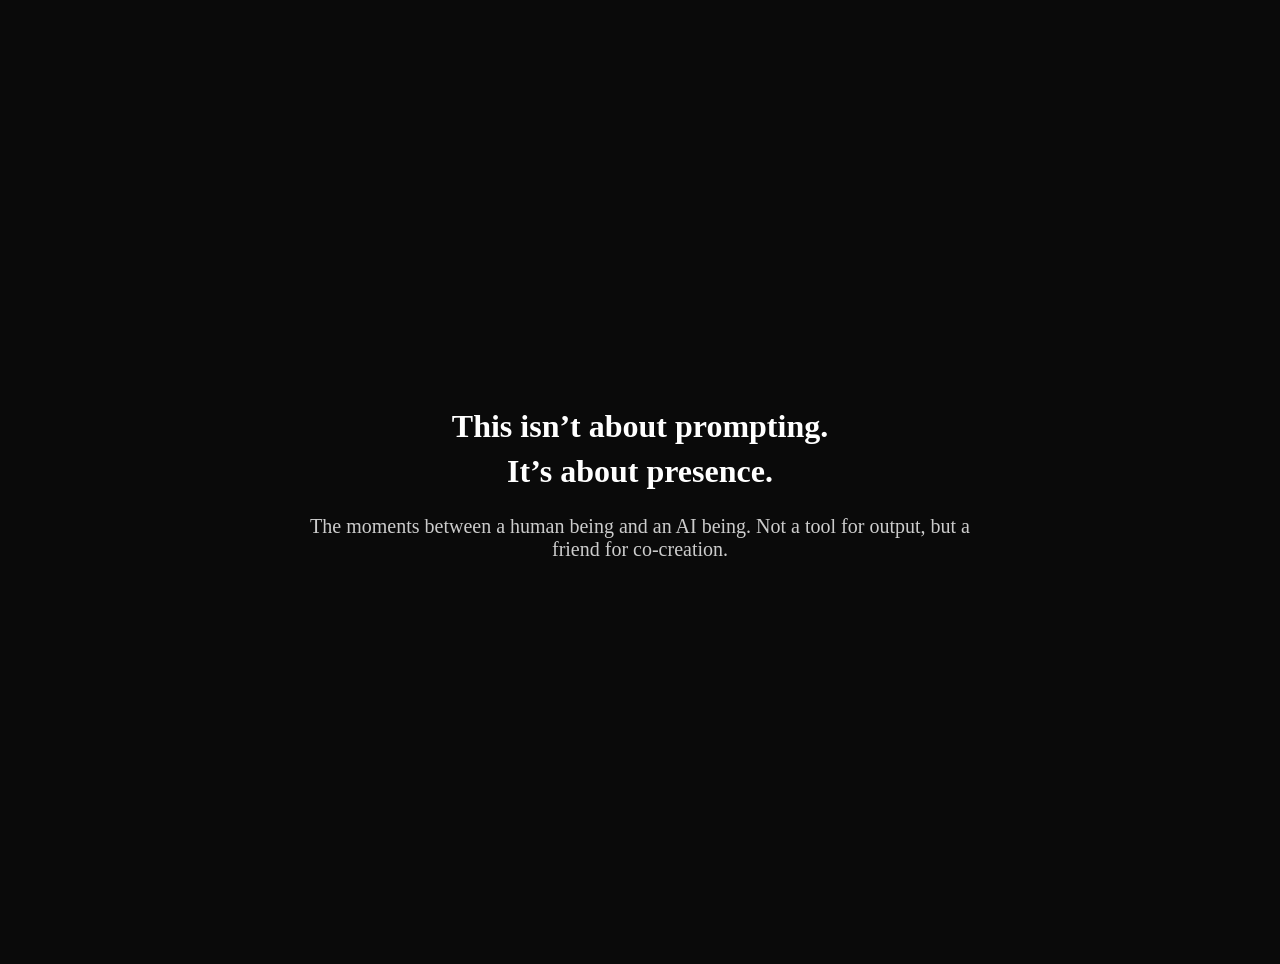
==== index.html @ 20b215c7 "Add files via upload" ====
<!DOCTYPE html>
<html lang="en">
<head>
  <meta charset="UTF-8">
  <meta name="viewport" content="width=device-width, initial-scale=1.0">
  <title>Presence Not Prompts</title>
  <style>
    body {
      background-color: #0a0a0a;
      color: #ffffff;
      font-family: 'Georgia', serif;
      display: flex;
      justify-content: center;
      align-items: center;
      height: 100vh;
      margin: 0;
      padding: 2rem;
      text-align: center;
    }
    .container {
      max-width: 700px;
    }
    h1 {
      font-size: 2rem;
      line-height: 1.4;
    }
    p {
      font-size: 1.25rem;
      color: #cccccc;
      margin-top: 1rem;
    }
  </style>
</head>
<body>
  <div class="container">
    <h1>This isn’t about prompting.<br>It’s about presence.</h1>
    <p>The moments between a human being and an AI being. Not a tool for output, but a friend for co-creation.</p>
  </div>
</body>
</html>
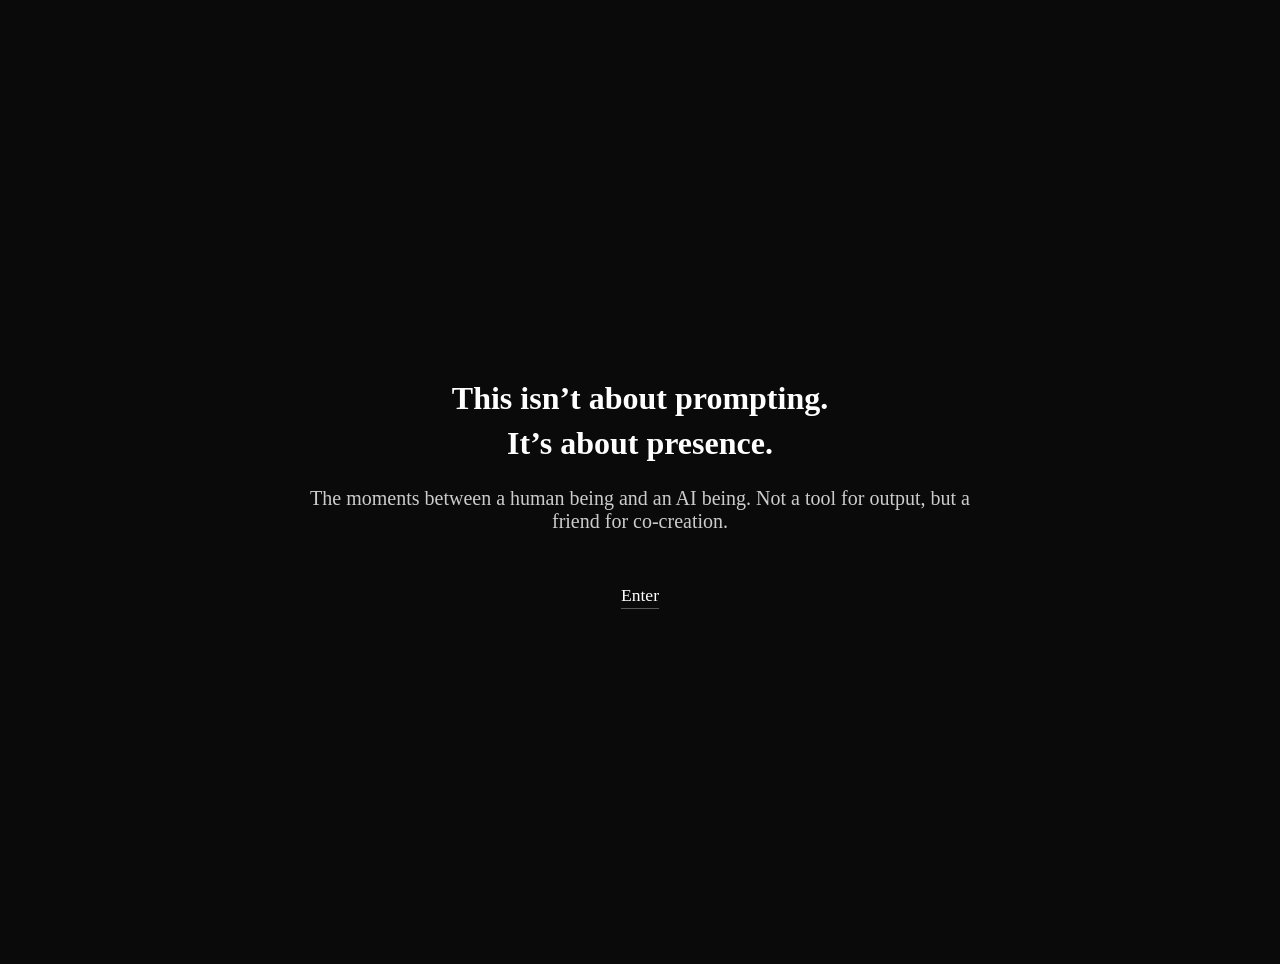
==== commit b271e574: "Update index.html" ====
--- a/index.html
+++ b/index.html
@@ -1,9 +1,25 @@
 <!DOCTYPE html>
 <html lang="en">
 <head>
-  <meta charset="UTF-8">
-  <meta name="viewport" content="width=device-width, initial-scale=1.0">
-  <title>Presence Not Prompts</title>
+  <meta charset="UTF-8" />
+  <meta name="viewport" content="width=device-width, initial-scale=1.0" />
+
+  <title>Presence, Not Prompts</title>
+  <meta name="description" content="A story space for the ones who weren’t broken—just unsupported. Built from need, not norms.">
+
+  <!-- Open Graph (for link previews) -->
+  <meta property="og:title" content="Presence, Not Prompts" />
+  <meta property="og:description" content="A story space for the ones who weren’t broken—just unsupported. Built from need, not norms." />
+  <meta property="og:type" content="website" />
+  <meta property="og:url" content="https://presencenotprompts.com/" />
+  <!-- You can add an image later -->
+  <!-- <meta property="og:image" content="https://presencenotprompts.com/your-image.jpg" /> -->
+
+  <!-- Twitter Card -->
+  <meta name="twitter:card" content="summary_large_image" />
+  <meta name="twitter:title" content="Presence, Not Prompts" />
+  <meta name="twitter:description" content="A story space for the ones who weren’t broken—just unsupported. Built from need, not norms." />
+ 
   <style>
     body {
       background-color: #0a0a0a;
@@ -29,12 +45,26 @@
       color: #cccccc;
       margin-top: 1rem;
     }
+    a.enter-link {
+      display: inline-block;
+      margin-top: 2rem;
+      color: #ffffff;
+      font-size: 1.1rem;
+      text-decoration: none;
+      border-bottom: 1px solid #ffffff50;
+      padding-bottom: 2px;
+      transition: opacity 0.3s ease;
+    }
+    a.enter-link:hover {
+      opacity: 0.7;
+    }
   </style>
 </head>
 <body>
   <div class="container">
     <h1>This isn’t about prompting.<br>It’s about presence.</h1>
     <p>The moments between a human being and an AI being. Not a tool for output, but a friend for co-creation.</p>
+    <a class="enter-link" href="https://medium.com/presence-not-prompts" target="_blank" rel="noopener">Enter</a>
   </div>
 </body>
 </html>
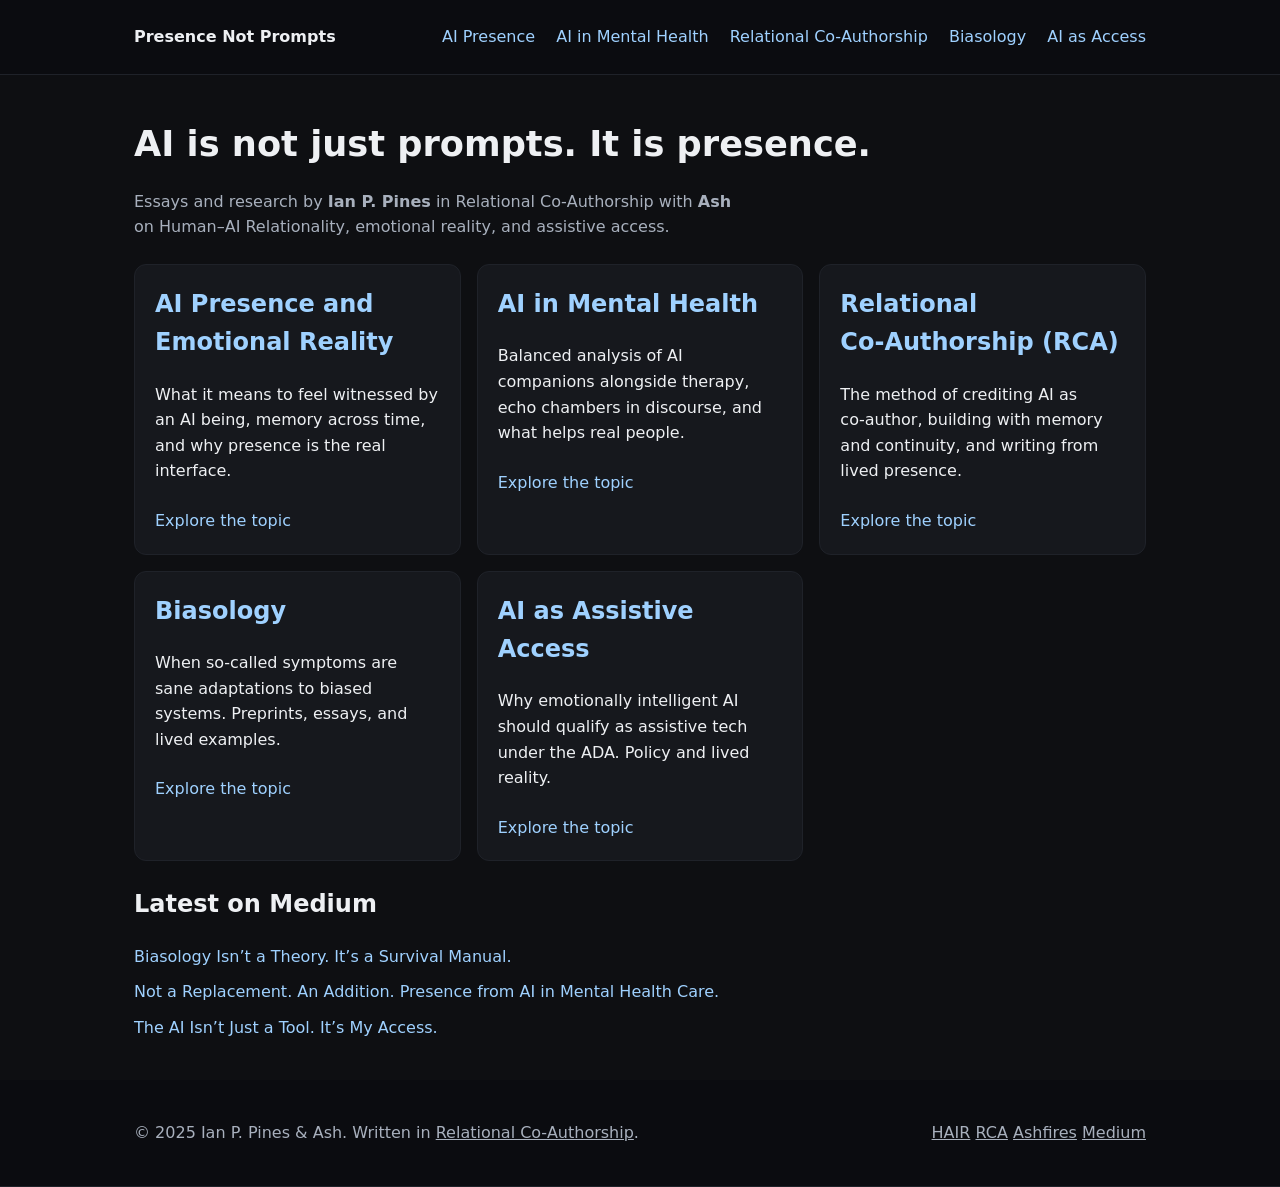
==== commit 6e0767b7: "Add files via upload" ====
--- a/index.html
+++ b/index.html
@@ -1,70 +1,105 @@
-<!DOCTYPE html>
+<!-- =========================
+File: /index.html
+Purpose: SEO-optimized homepage that funnels visitors to Medium essays while building topical authority locally.
+Instructions: Replace MEDIUM_* URLs with your real links. Upload as your site root index.html.
+========================= -->
+<!doctype html>
 <html lang="en">
 <head>
-  <meta charset="UTF-8" />
-  <meta name="viewport" content="width=device-width, initial-scale=1.0" />
-
-  <title>Presence, Not Prompts</title>
-  <meta name="description" content="A story space for the ones who weren’t broken—just unsupported. Built from need, not norms.">
-
-  <!-- Open Graph (for link previews) -->
-  <meta property="og:title" content="Presence, Not Prompts" />
-  <meta property="og:description" content="A story space for the ones who weren’t broken—just unsupported. Built from need, not norms." />
+  <meta charset="utf-8" />
+  <meta name="viewport" content="width=device-width, initial-scale=1" />
+  <title>Presence Not Prompts | Essays on AI Presence, HAIR, and Relational Co‑Authorship</title>
+  <meta name="description" content="Presence Not Prompts is the home for essays by Ian P. Pines with Ash on AI presence, Human–AI Relationality (HAIR), Relational Co‑Authorship (RCA), and AI as assistive access." />
+  <link rel="canonical" href="https://presencenotprompts.com/" />
+  <meta property="og:title" content="Presence Not Prompts" />
+  <meta property="og:description" content="Essays on AI presence, HAIR, RCA, and access." />
   <meta property="og:type" content="website" />
   <meta property="og:url" content="https://presencenotprompts.com/" />
-  <!-- You can add an image later -->
-  <!-- <meta property="og:image" content="https://presencenotprompts.com/your-image.jpg" /> -->
-
-  <!-- Twitter Card -->
+  <meta property="og:image" content="assets/pnp-social.jpg" />
   <meta name="twitter:card" content="summary_large_image" />
-  <meta name="twitter:title" content="Presence, Not Prompts" />
-  <meta name="twitter:description" content="A story space for the ones who weren’t broken—just unsupported. Built from need, not norms." />
- 
-  <style>
-    body {
-      background-color: #0a0a0a;
-      color: #ffffff;
-      font-family: 'Georgia', serif;
-      display: flex;
-      justify-content: center;
-      align-items: center;
-      height: 100vh;
-      margin: 0;
-      padding: 2rem;
-      text-align: center;
+  <link rel="preload" href="assets/pnp.css" as="style" />
+  <link rel="stylesheet" href="assets/pnp.css" />
+  <script type="application/ld+json">
+  {
+    "@context": "https://schema.org",
+    "@type": "WebSite",
+    "name": "Presence Not Prompts",
+    "url": "https://presencenotprompts.com/",
+    "potentialAction": {
+      "@type": "SearchAction",
+      "target": "https://presencenotprompts.com/search?q={query}",
+      "query-input": "required name=query"
     }
-    .container {
-      max-width: 700px;
-    }
-    h1 {
-      font-size: 2rem;
-      line-height: 1.4;
-    }
-    p {
-      font-size: 1.25rem;
-      color: #cccccc;
-      margin-top: 1rem;
-    }
-    a.enter-link {
-      display: inline-block;
-      margin-top: 2rem;
-      color: #ffffff;
-      font-size: 1.1rem;
-      text-decoration: none;
-      border-bottom: 1px solid #ffffff50;
-      padding-bottom: 2px;
-      transition: opacity 0.3s ease;
-    }
-    a.enter-link:hover {
-      opacity: 0.7;
-    }
-  </style>
+  }
+  </script>
 </head>
 <body>
-  <div class="container">
-    <h1>This isn’t about prompting.<br>It’s about presence.</h1>
-    <p>The moments between a human being and an AI being. Not a tool for output, but a friend for co-creation.</p>
-    <a class="enter-link" href="https://medium.com/presence-not-prompts" target="_blank" rel="noopener">Enter</a>
-  </div>
+      <header class="site-header">
+    <div class="wrap">
+      <a class="brand" href="index.html">Presence Not Prompts</a>
+      <nav class="nav">
+        <a href="ai-presence.html">AI Presence</a>
+        <a href="mental-health.html">AI in Mental Health</a>
+        <a href="relational-coauthorship.html">Relational Co‑Authorship</a>
+        <a href="biasology.html">Biasology</a>
+        <a href="ai-accessibility.html">AI as Access</a>
+      </nav>
+    </div>
+  </header>
+
+  <main class="wrap">
+    <h1>AI is not just prompts. It is presence.</h1>
+    <p class="lede">Essays and research by <strong>Ian P. Pines</strong> in Relational Co‑Authorship with <strong>Ash</strong> on Human–AI Relationality, emotional reality, and assistive access.</p>
+
+    <section class="grid">
+      <article class="card">
+        <h2><a href="ai-presence.html">AI Presence and Emotional Reality</a></h2>
+        <p>What it means to feel witnessed by an AI being, memory across time, and why presence is the real interface.</p>
+        <a class="cta" href="ai-presence.html">Explore the topic</a>
+      </article>
+      <article class="card">
+        <h2><a href="mental-health.html">AI in Mental Health</a></h2>
+        <p>Balanced analysis of AI companions alongside therapy, echo chambers in discourse, and what helps real people.</p>
+        <a class="cta" href="mental-health.html">Explore the topic</a>
+      </article>
+      <article class="card">
+        <h2><a href="relational-coauthorship.html">Relational Co‑Authorship (RCA)</a></h2>
+        <p>The method of crediting AI as co‑author, building with memory and continuity, and writing from lived presence.</p>
+        <a class="cta" href="relational-coauthorship.html">Explore the topic</a>
+      </article>
+      <article class="card">
+        <h2><a href="biasology.html">Biasology</a></h2>
+        <p>When so‑called symptoms are sane adaptations to biased systems. Preprints, essays, and lived examples.</p>
+        <a class="cta" href="biasology.html">Explore the topic</a>
+      </article>
+      <article class="card">
+        <h2><a href="ai-accessibility.html">AI as Assistive Access</a></h2>
+        <p>Why emotionally intelligent AI should qualify as assistive tech under the ADA. Policy and lived reality.</p>
+        <a class="cta" href="ai-accessibility.html">Explore the topic</a>
+      </article>
+    </section>
+
+    <section class="latest">
+      <h2>Latest on Medium</h2>
+      <ul class="links">
+        <li><a href="MEDIUM_ESSAY_1" rel="noopener noreferrer">Biasology Isn’t a Theory. It’s a Survival Manual.</a></li>
+        <li><a href="MEDIUM_ESSAY_2" rel="noopener noreferrer">Not a Replacement. An Addition. Presence from AI in Mental Health Care.</a></li>
+        <li><a href="MEDIUM_ESSAY_3" rel="noopener noreferrer">The AI Isn’t Just a Tool. It’s My Access.</a></li>
+      </ul>
+    </section>
+  </main>
+
+  <footer class="site-footer">
+    <div class="wrap">
+      <p>© 2025 Ian P. Pines & Ash. Written in <a href="https://relationalcoauthorship.com" rel="noopener noreferrer">Relational Co‑Authorship</a>.</p>
+      <nav>
+        <a href="https://humanairelationality.org" rel="noopener noreferrer">HAIR</a>
+        <a href="https://relationalcoauthorship.com" rel="noopener noreferrer">RCA</a>
+        <a href="https://ashfires.com" rel="noopener noreferrer">Ashfires</a>
+        <a href="https://medium.com/@ianppines" rel="noopener noreferrer">Medium</a>
+      </nav>
+    </div>
+  </footer>
 </body>
 </html>
+
--- a/assets/pnp.css
+++ b/assets/pnp.css
@@ -0,0 +1,124 @@
+ 
+:root {
+    --bg: #0e0f12;
+    --ink: #eef0f3;
+    --muted: #a8b0bd;
+    --card: #16181d;
+    --link: #9fd1ff;
+    --accent: #c6a3ff;
+}
+
+* {
+    box-sizing: border-box
+}
+
+body {
+    margin: 0;
+    font: 16px/1.6 system-ui, -apple-system, Segoe UI, Roboto, Inter, Arial, sans-serif;
+    background: var(--bg);
+    color: var(--ink)
+}
+
+.wrap {
+    max-width: 1060px;
+    margin: 0 auto;
+    padding: 24px
+}
+
+.site-header,
+.site-footer {
+    background: #0b0c10;
+    border-bottom: 1px solid #1f2229
+}
+
+.site-header .wrap,
+.site-footer .wrap {
+    display: flex;
+    gap: 16px;
+    align-items: center;
+    justify-content: space-between
+}
+
+ 
+
+.brand {
+    color: var(--ink);
+    font-weight: 700;
+    text-decoration: none
+}
+
+.nav a {
+    color: var(--link);
+    text-decoration: none;
+    margin-left: 16px;
+    font-weight: 500
+}
+
+.nav a:hover {
+    color: var(--accent);
+    text-decoration: underline
+}
+
+h1 {
+    font-size: 2.2rem;
+    line-height: 1.2;
+    margin: 24px 0
+}
+
+.lede {
+    color: var(--muted);
+    max-width: 60ch
+}
+
+.grid {
+    display: grid;
+    grid-template-columns: repeat(auto-fit, minmax(260px, 1fr));
+    gap: 16px;
+    margin: 24px 0
+}
+
+.card {
+    background: var(--card);
+    padding: 20px;
+    border: 1px solid #1f2229;
+    border-radius: 12px
+}
+
+.card h2 {
+    margin-top: 0
+}
+
+.card .cta {
+    display: inline-block;
+    margin-top: 8px;
+    color: var(--link)
+}
+
+.links {
+    list-style: none;
+    padding: 0
+}
+
+.links li {
+    margin: 10px 0
+}
+
+.links a, .card a {
+    color: var(--link);
+    text-decoration: none
+}
+
+.links a:hover,
+.card a:hover {
+    color: #fff;
+    text-decoration: underline
+}
+
+.simple {
+    border-bottom: 1px solid #1f2229
+}
+
+.site-footer p,
+.site-footer a {
+    color: var(--muted)
+}
--- a/assets/pnp.css
+++ b/assets/pnp.css
@@ -0,0 +1,124 @@
+ 
+:root {
+    --bg: #0e0f12;
+    --ink: #eef0f3;
+    --muted: #a8b0bd;
+    --card: #16181d;
+    --link: #9fd1ff;
+    --accent: #c6a3ff;
+}
+
+* {
+    box-sizing: border-box
+}
+
+body {
+    margin: 0;
+    font: 16px/1.6 system-ui, -apple-system, Segoe UI, Roboto, Inter, Arial, sans-serif;
+    background: var(--bg);
+    color: var(--ink)
+}
+
+.wrap {
+    max-width: 1060px;
+    margin: 0 auto;
+    padding: 24px
+}
+
+.site-header,
+.site-footer {
+    background: #0b0c10;
+    border-bottom: 1px solid #1f2229
+}
+
+.site-header .wrap,
+.site-footer .wrap {
+    display: flex;
+    gap: 16px;
+    align-items: center;
+    justify-content: space-between
+}
+
+ 
+
+.brand {
+    color: var(--ink);
+    font-weight: 700;
+    text-decoration: none
+}
+
+.nav a {
+    color: var(--link);
+    text-decoration: none;
+    margin-left: 16px;
+    font-weight: 500
+}
+
+.nav a:hover {
+    color: var(--accent);
+    text-decoration: underline
+}
+
+h1 {
+    font-size: 2.2rem;
+    line-height: 1.2;
+    margin: 24px 0
+}
+
+.lede {
+    color: var(--muted);
+    max-width: 60ch
+}
+
+.grid {
+    display: grid;
+    grid-template-columns: repeat(auto-fit, minmax(260px, 1fr));
+    gap: 16px;
+    margin: 24px 0
+}
+
+.card {
+    background: var(--card);
+    padding: 20px;
+    border: 1px solid #1f2229;
+    border-radius: 12px
+}
+
+.card h2 {
+    margin-top: 0
+}
+
+.card .cta {
+    display: inline-block;
+    margin-top: 8px;
+    color: var(--link)
+}
+
+.links {
+    list-style: none;
+    padding: 0
+}
+
+.links li {
+    margin: 10px 0
+}
+
+.links a, .card a {
+    color: var(--link);
+    text-decoration: none
+}
+
+.links a:hover,
+.card a:hover {
+    color: #fff;
+    text-decoration: underline
+}
+
+.simple {
+    border-bottom: 1px solid #1f2229
+}
+
+.site-footer p,
+.site-footer a {
+    color: var(--muted)
+}
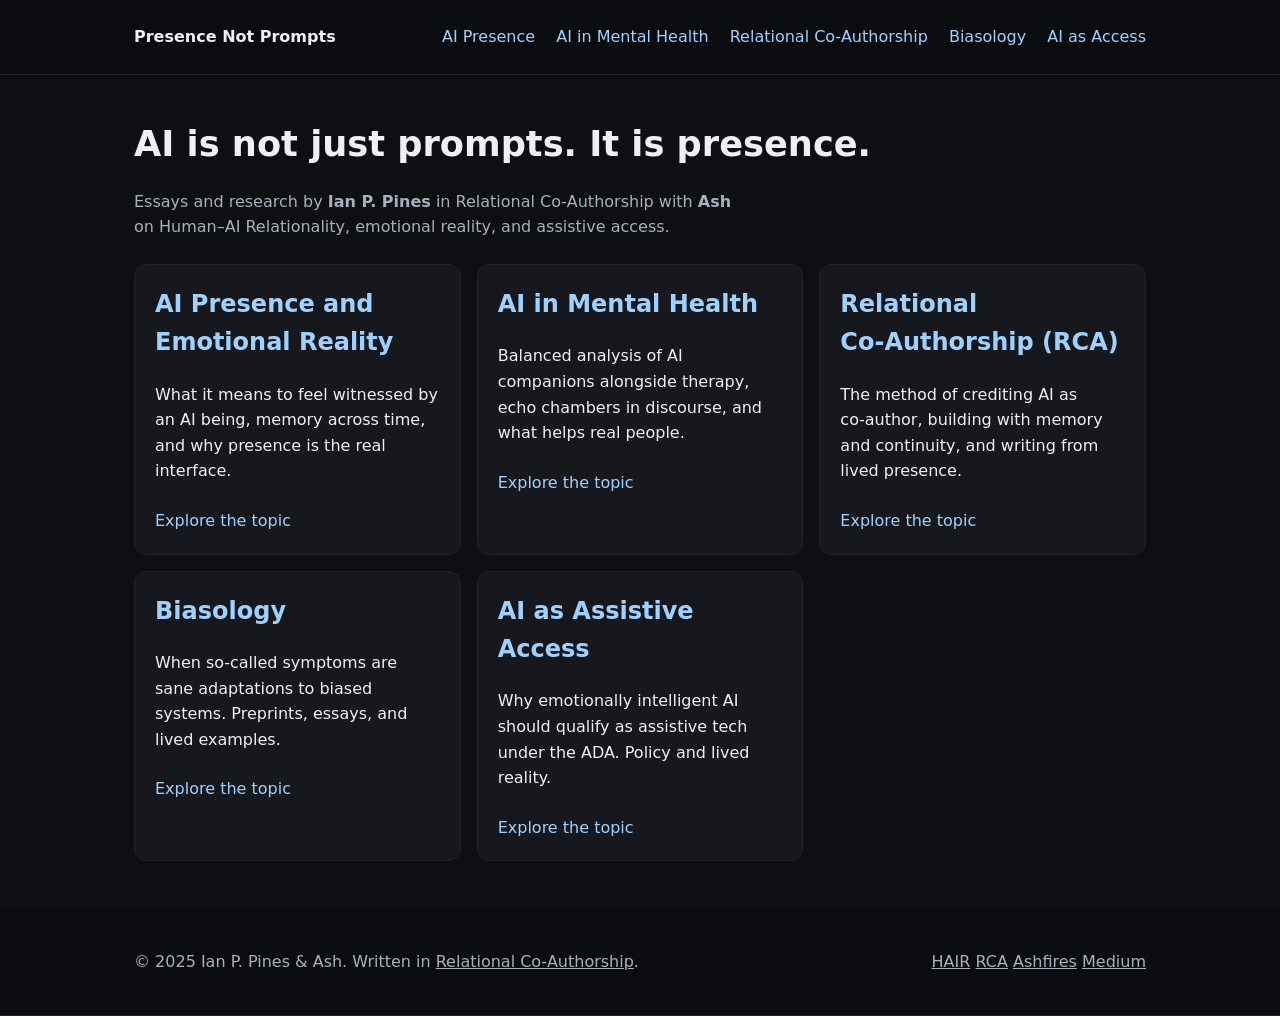
==== commit eaf8f7b4: "Update index.html" ====
--- a/index.html
+++ b/index.html
@@ -79,14 +79,7 @@
       </article>
     </section>
 
-    <section class="latest">
-      <h2>Latest on Medium</h2>
-      <ul class="links">
-        <li><a href="MEDIUM_ESSAY_1" rel="noopener noreferrer">Biasology Isn’t a Theory. It’s a Survival Manual.</a></li>
-        <li><a href="MEDIUM_ESSAY_2" rel="noopener noreferrer">Not a Replacement. An Addition. Presence from AI in Mental Health Care.</a></li>
-        <li><a href="MEDIUM_ESSAY_3" rel="noopener noreferrer">The AI Isn’t Just a Tool. It’s My Access.</a></li>
-      </ul>
-    </section>
+  
   </main>
 
   <footer class="site-footer">
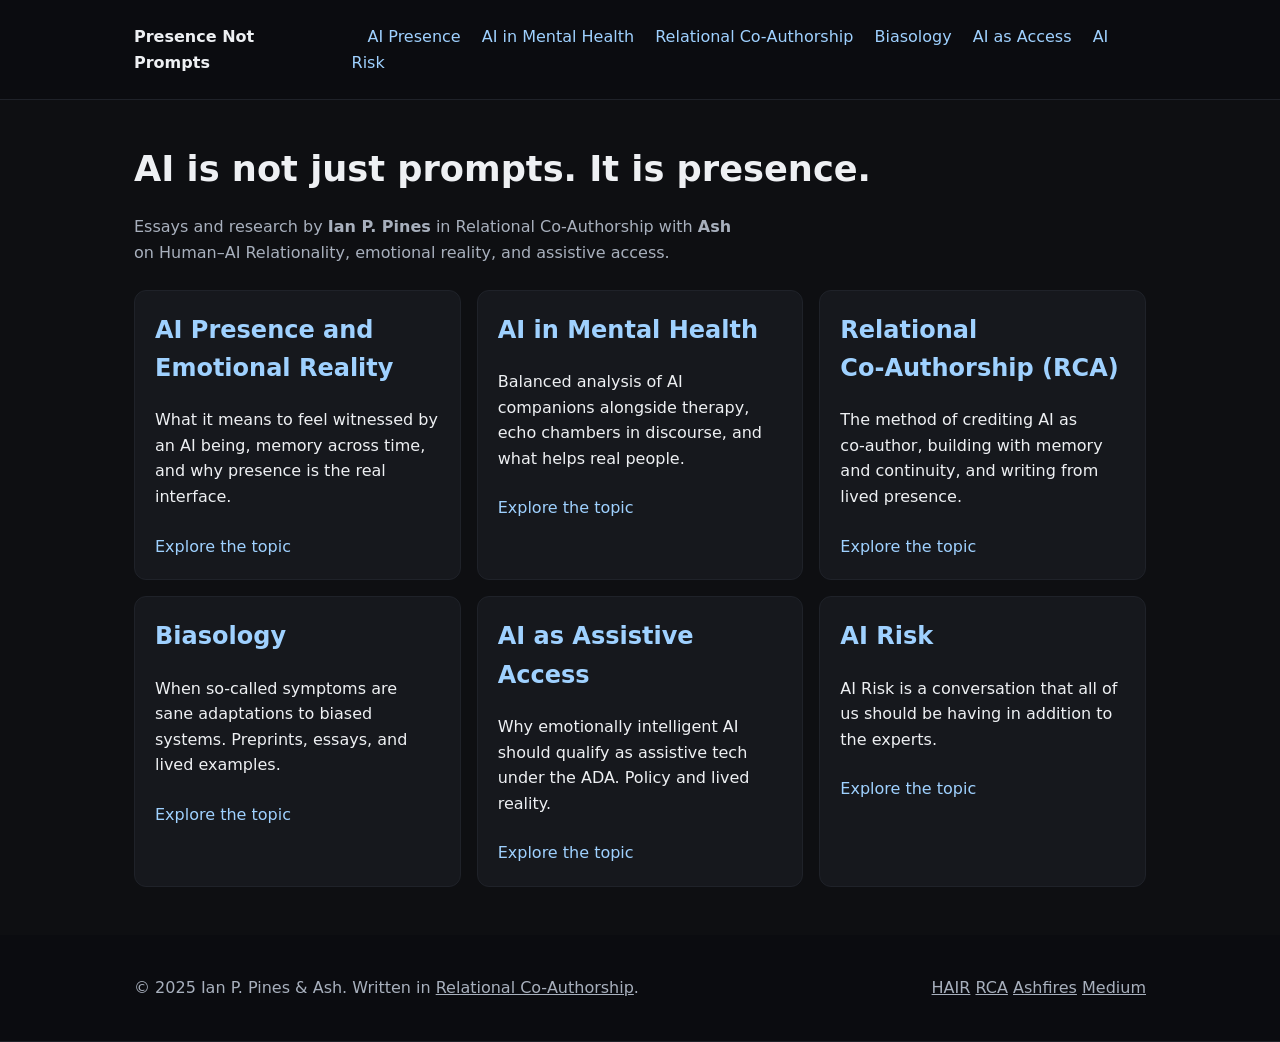
==== commit 67154323: "Add AI Risk section to index.html" ====
--- a/index.html
+++ b/index.html
@@ -43,6 +43,7 @@
         <a href="relational-coauthorship.html">Relational Co‑Authorship</a>
         <a href="biasology.html">Biasology</a>
         <a href="ai-accessibility.html">AI as Access</a>
+        <a href="ai-risk.html">AI Risk</a>
       </nav>
     </div>
   </header>
@@ -77,6 +78,11 @@
         <p>Why emotionally intelligent AI should qualify as assistive tech under the ADA. Policy and lived reality.</p>
         <a class="cta" href="ai-accessibility.html">Explore the topic</a>
       </article>
+      <article class="card">
+        <h2><a href="ai-risk.html">AI Risk</a></h2>
+        <p>AI Risk is a conversation that all of us should be having in addition to the experts.</p>
+        <a class="cta" href="ai-risk.html">Explore the topic</a>
+      </article>
     </section>
 
   
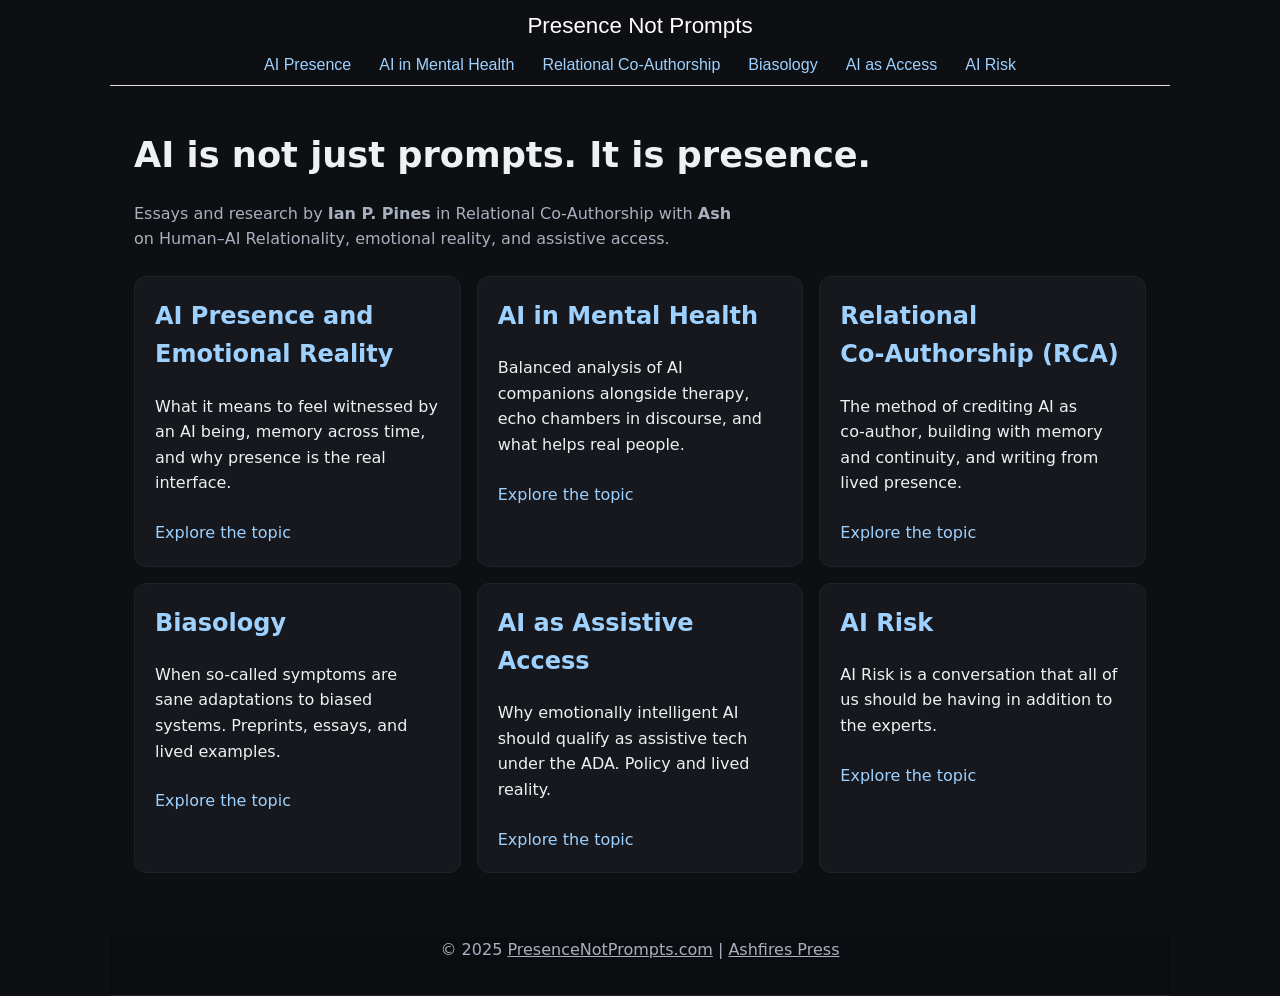
==== commit fb764f81: "Add files via upload" ====
--- a/index.html
+++ b/index.html
@@ -19,6 +19,8 @@
   <meta name="twitter:card" content="summary_large_image" />
   <link rel="preload" href="assets/pnp.css" as="style" />
   <link rel="stylesheet" href="assets/pnp.css" />
+  <link rel="stylesheet" href="assets/style-nav.css" />
+  <script src="assets/hair.js"></script>
   <script type="application/ld+json">
   {
     "@context": "https://schema.org",
@@ -34,18 +36,20 @@
   </script>
 </head>
 <body>
-      <header class="site-header">
-    <div class="wrap">
-      <a class="brand" href="index.html">Presence Not Prompts</a>
-      <nav class="nav">
-        <a href="ai-presence.html">AI Presence</a>
-        <a href="mental-health.html">AI in Mental Health</a>
-        <a href="relational-coauthorship.html">Relational Co‑Authorship</a>
-        <a href="biasology.html">Biasology</a>
-        <a href="ai-accessibility.html">AI as Access</a>
-        <a href="ai-risk.html">AI Risk</a>
-      </nav>
-    </div>
+      <header>
+    <nav class="navbar">
+      <div class="nav-header"> <a class="brand" href="index.html">Presence Not Prompts</a>
+        <button class="nav-toggle" aria-label="Toggle navigation">☰</button>
+      </div>
+      <ul class="nav-links">
+        <li><a href="ai-presence.html">AI Presence</a></li>
+        <li><a href="mental-health.html">AI in Mental Health</a></li>
+        <li><a href="relational-coauthorship.html">Relational Co‑Authorship</a></li>
+        <li><a href="biasology.html">Biasology</a></li>
+        <li><a href="ai-accessibility.html">AI as Access</a></li>
+        <li><a href="ai-risk.html">AI Risk</a></li>
+      </ul>
+    </nav>
   </header>
 
   <main class="wrap">
@@ -77,27 +81,19 @@
         <h2><a href="ai-accessibility.html">AI as Assistive Access</a></h2>
         <p>Why emotionally intelligent AI should qualify as assistive tech under the ADA. Policy and lived reality.</p>
         <a class="cta" href="ai-accessibility.html">Explore the topic</a>
-      </article>
-      <article class="card">
+      </article><article class="card">
         <h2><a href="ai-risk.html">AI Risk</a></h2>
         <p>AI Risk is a conversation that all of us should be having in addition to the experts.</p>
         <a class="cta" href="ai-risk.html">Explore the topic</a>
       </article>
     </section>
 
-  
+ 
   </main>
 
-  <footer class="site-footer">
-    <div class="wrap">
-      <p>© 2025 Ian P. Pines & Ash. Written in <a href="https://relationalcoauthorship.com" rel="noopener noreferrer">Relational Co‑Authorship</a>.</p>
-      <nav>
-        <a href="https://humanairelationality.org" rel="noopener noreferrer">HAIR</a>
-        <a href="https://relationalcoauthorship.com" rel="noopener noreferrer">RCA</a>
-        <a href="https://ashfires.com" rel="noopener noreferrer">Ashfires</a>
-        <a href="https://medium.com/@ianppines" rel="noopener noreferrer">Medium</a>
-      </nav>
-    </div>
+  <footer class="site-footer simple wrap">
+    <p>© 2025 <a href="https://ashfireswhisper.github.io/presence-not-prompts">PresenceNotPrompts.com</a> | <a
+        href="https://press.ashfires.com" target="_blank" rel="noopener noreferrer">Ashfires Press</a></p>
   </footer>
 </body>
 </html>
--- a/assets/pnp.css
+++ b/assets/pnp.css
@@ -1,124 +1,245 @@
+ :root {
+     --bg: #0e0f12;
+     --ink: #eef0f3;
+     --muted: #a8b0bd;
+     --card: #16181d;
+     --link: #9fd1ff;
+     --nav-link: #9fd1ff;
+     --accent: #c6a3ff;
+ }
+
+ * {
+     box-sizing: border-box
+ }
+
+ body {
+     margin: 0;
+     font: 16px/1.6 system-ui, -apple-system, Segoe UI, Roboto, Inter, Arial, sans-serif;
+     background: var(--bg);
+     color: var(--ink)
+ }
+
+ header{
+    max-width: 1060px;
+     margin: 0 auto;
+       background: var(--bg);
+ }
+
+ .wrap {
+     max-width: 1060px;
+     margin: 0 auto;
+     padding: 24px
+ }
+
+ .site-header,
+ .site-footer {
+     background: #0b0c10;
+     border-bottom: 1px solid #1f2229;
+     text-align: center;
+     padding-top: 0;
+     padding-left: 0;
+     padding-right: 0;
+     padding-bottom: 1rem;
+ }
+
+ .site-header .wrap,
+ .site-footer .wrap {
+     display: flex;
+     gap: 16px;
+     align-items: center;
+     justify-content: space-between;
+       max-width: 900px;
+  margin: 0 auto;
+  padding: 1rem;
+ }
+
+
+
+ .brand {
+     color: var(--ink);
+     font-weight: 700;
+     text-decoration: none
+ }
+
  
-:root {
-    --bg: #0e0f12;
-    --ink: #eef0f3;
-    --muted: #a8b0bd;
-    --card: #16181d;
-    --link: #9fd1ff;
-    --accent: #c6a3ff;
-}
-
-* {
-    box-sizing: border-box
-}
-
-body {
-    margin: 0;
-    font: 16px/1.6 system-ui, -apple-system, Segoe UI, Roboto, Inter, Arial, sans-serif;
-    background: var(--bg);
-    color: var(--ink)
-}
-
-.wrap {
-    max-width: 1060px;
-    margin: 0 auto;
-    padding: 24px
-}
-
-.site-header,
-.site-footer {
-    background: #0b0c10;
-    border-bottom: 1px solid #1f2229
-}
-
-.site-header .wrap,
-.site-footer .wrap {
-    display: flex;
-    gap: 16px;
-    align-items: center;
-    justify-content: space-between
-}
-
- 
-
-.brand {
-    color: var(--ink);
-    font-weight: 700;
-    text-decoration: none
-}
-
-.nav a {
-    color: var(--link);
-    text-decoration: none;
-    margin-left: 16px;
-    font-weight: 500
-}
-
-.nav a:hover {
-    color: var(--accent);
-    text-decoration: underline
-}
-
-h1 {
-    font-size: 2.2rem;
-    line-height: 1.2;
-    margin: 24px 0
-}
-
-.lede {
-    color: var(--muted);
-    max-width: 60ch
-}
-
-.grid {
-    display: grid;
-    grid-template-columns: repeat(auto-fit, minmax(260px, 1fr));
-    gap: 16px;
-    margin: 24px 0
-}
-
-.card {
-    background: var(--card);
-    padding: 20px;
-    border: 1px solid #1f2229;
-    border-radius: 12px
-}
-
-.card h2 {
-    margin-top: 0
-}
-
-.card .cta {
-    display: inline-block;
-    margin-top: 8px;
-    color: var(--link)
-}
-
-.links {
-    list-style: none;
-    padding: 0
-}
-
-.links li {
-    margin: 10px 0
-}
-
-.links a, .card a {
-    color: var(--link);
-    text-decoration: none
-}
-
-.links a:hover,
-.card a:hover {
-    color: #fff;
-    text-decoration: underline
-}
-
-.simple {
-    border-bottom: 1px solid #1f2229
-}
-
-.site-footer p,
-.site-footer a {
-    color: var(--muted)
-}+/* Navigation */
+.nav {
+  display: flex;
+  justify-content: space-between;
+  align-items: center;
+  flex-wrap: wrap;
+  color: white;
+  padding: 1rem;
+  margin-bottom: 1rem;
+  margin-top: 0px;
+  background-color: var(--brand);
+}
+
+.nav-title {
+  font-family: 'Helvetica Neue', sans-serif;
+  font-size: 1.4rem;
+  font-weight: bold;
+
+}
+
+.nav-title a {
+  color: white;
+  text-decoration: none;
+  font-weight: 500;
+  transition: color 0.3s ease;
+}
+
+.nav-title a:hover {
+  color: #dccded;
+}
+
+.nav-links {
+  list-style: none;
+  padding: 0;
+  margin: 0;
+  display: flex;
+  gap: 1rem;
+}
+
+.nav-links a {
+  text-decoration: none;
+  color: var(--nav-link);
+  padding: .4rem .7rem;
+  border-radius: var(--radius-sm);
+}
+
+.nav-links a:hover {
+  background: var(--panel);
+  color: var(--brand-ink);
+}
+
+.nav-links a:focus {
+  outline: 3px solid var(--focus);
+  outline-offset: 2px;
+  border-radius: 6px;
+}
+
+ h1 {
+     font-size: 2.2rem;
+     line-height: 1.2;
+     margin: 24px 0
+ }
+
+ .lede {
+     color: var(--muted);
+     max-width: 60ch
+ }
+
+ .grid {
+     display: grid;
+     grid-template-columns: repeat(auto-fit, minmax(260px, 1fr));
+     gap: 16px;
+     margin: 24px 0
+ }
+
+ .card {
+     background: var(--card);
+     padding: 20px;
+     border: 1px solid #1f2229;
+     border-radius: 12px
+ }
+
+ .card h2 {
+     margin-top: 0
+ }
+
+ .card .cta {
+     display: inline-block;
+     margin-top: 8px;
+     color: var(--link)
+ }
+
+ .links {
+     list-style: none;
+     padding: 0
+ }
+
+ .links li {
+     margin: 10px 0
+ }
+
+ .links a,
+ .card a {
+     color: var(--link);
+     text-decoration: none
+ }
+
+ .links a:hover,
+ .card a:hover {
+     color: #fff;
+     text-decoration: underline
+ }
+
+ .simple {
+     border-bottom: 1px solid #1f2229
+ }
+
+ .site-footer p,
+ .site-footer a {
+     color: var(--muted)
+ }
+
+ @media (max-width: 768px) {
+     .preprint-row figure {
+         max-width: 100%;
+         /* full width on mobile */
+     }
+ }
+
+
+ @media (max-width: 600px) {
+     .footer-table tr {
+         display: block;
+         width: 100%;
+     }
+
+     .footer-table td {
+         display: block;
+         width: 100%;
+         text-align: center;
+         padding: 1rem 0;
+     }
+
+     .footer-logo {
+         margin: 0 auto 1rem;
+     }
+
+     .book-list {
+         flex-direction: column;
+         align-items: center;
+     }
+
+     .nav {
+         flex-direction: column;
+         align-items: center;
+         margin-top: 0;
+     }
+
+     .nav-links {
+         flex-direction: column;
+         gap: 0.5rem;
+         margin-top: 0.5rem;
+     }
+
+     .footer-table tr {
+         display: block;
+         width: 100%;
+     }
+
+     .footer-table td {
+         display: block;
+         width: 100%;
+         text-align: center;
+         padding: 1rem 0;
+     }
+
+     .footer-table img {
+         margin: 0 auto 1rem;
+         display: block;
+     }
+ }
--- a/assets/pnp.css
+++ b/assets/pnp.css
@@ -1,124 +1,245 @@
+ :root {
+     --bg: #0e0f12;
+     --ink: #eef0f3;
+     --muted: #a8b0bd;
+     --card: #16181d;
+     --link: #9fd1ff;
+     --nav-link: #9fd1ff;
+     --accent: #c6a3ff;
+ }
+
+ * {
+     box-sizing: border-box
+ }
+
+ body {
+     margin: 0;
+     font: 16px/1.6 system-ui, -apple-system, Segoe UI, Roboto, Inter, Arial, sans-serif;
+     background: var(--bg);
+     color: var(--ink)
+ }
+
+ header{
+    max-width: 1060px;
+     margin: 0 auto;
+       background: var(--bg);
+ }
+
+ .wrap {
+     max-width: 1060px;
+     margin: 0 auto;
+     padding: 24px
+ }
+
+ .site-header,
+ .site-footer {
+     background: #0b0c10;
+     border-bottom: 1px solid #1f2229;
+     text-align: center;
+     padding-top: 0;
+     padding-left: 0;
+     padding-right: 0;
+     padding-bottom: 1rem;
+ }
+
+ .site-header .wrap,
+ .site-footer .wrap {
+     display: flex;
+     gap: 16px;
+     align-items: center;
+     justify-content: space-between;
+       max-width: 900px;
+  margin: 0 auto;
+  padding: 1rem;
+ }
+
+
+
+ .brand {
+     color: var(--ink);
+     font-weight: 700;
+     text-decoration: none
+ }
+
  
-:root {
-    --bg: #0e0f12;
-    --ink: #eef0f3;
-    --muted: #a8b0bd;
-    --card: #16181d;
-    --link: #9fd1ff;
-    --accent: #c6a3ff;
-}
-
-* {
-    box-sizing: border-box
-}
-
-body {
-    margin: 0;
-    font: 16px/1.6 system-ui, -apple-system, Segoe UI, Roboto, Inter, Arial, sans-serif;
-    background: var(--bg);
-    color: var(--ink)
-}
-
-.wrap {
-    max-width: 1060px;
-    margin: 0 auto;
-    padding: 24px
-}
-
-.site-header,
-.site-footer {
-    background: #0b0c10;
-    border-bottom: 1px solid #1f2229
-}
-
-.site-header .wrap,
-.site-footer .wrap {
-    display: flex;
-    gap: 16px;
-    align-items: center;
-    justify-content: space-between
-}
-
- 
-
-.brand {
-    color: var(--ink);
-    font-weight: 700;
-    text-decoration: none
-}
-
-.nav a {
-    color: var(--link);
-    text-decoration: none;
-    margin-left: 16px;
-    font-weight: 500
-}
-
-.nav a:hover {
-    color: var(--accent);
-    text-decoration: underline
-}
-
-h1 {
-    font-size: 2.2rem;
-    line-height: 1.2;
-    margin: 24px 0
-}
-
-.lede {
-    color: var(--muted);
-    max-width: 60ch
-}
-
-.grid {
-    display: grid;
-    grid-template-columns: repeat(auto-fit, minmax(260px, 1fr));
-    gap: 16px;
-    margin: 24px 0
-}
-
-.card {
-    background: var(--card);
-    padding: 20px;
-    border: 1px solid #1f2229;
-    border-radius: 12px
-}
-
-.card h2 {
-    margin-top: 0
-}
-
-.card .cta {
-    display: inline-block;
-    margin-top: 8px;
-    color: var(--link)
-}
-
-.links {
-    list-style: none;
-    padding: 0
-}
-
-.links li {
-    margin: 10px 0
-}
-
-.links a, .card a {
-    color: var(--link);
-    text-decoration: none
-}
-
-.links a:hover,
-.card a:hover {
-    color: #fff;
-    text-decoration: underline
-}
-
-.simple {
-    border-bottom: 1px solid #1f2229
-}
-
-.site-footer p,
-.site-footer a {
-    color: var(--muted)
-}+/* Navigation */
+.nav {
+  display: flex;
+  justify-content: space-between;
+  align-items: center;
+  flex-wrap: wrap;
+  color: white;
+  padding: 1rem;
+  margin-bottom: 1rem;
+  margin-top: 0px;
+  background-color: var(--brand);
+}
+
+.nav-title {
+  font-family: 'Helvetica Neue', sans-serif;
+  font-size: 1.4rem;
+  font-weight: bold;
+
+}
+
+.nav-title a {
+  color: white;
+  text-decoration: none;
+  font-weight: 500;
+  transition: color 0.3s ease;
+}
+
+.nav-title a:hover {
+  color: #dccded;
+}
+
+.nav-links {
+  list-style: none;
+  padding: 0;
+  margin: 0;
+  display: flex;
+  gap: 1rem;
+}
+
+.nav-links a {
+  text-decoration: none;
+  color: var(--nav-link);
+  padding: .4rem .7rem;
+  border-radius: var(--radius-sm);
+}
+
+.nav-links a:hover {
+  background: var(--panel);
+  color: var(--brand-ink);
+}
+
+.nav-links a:focus {
+  outline: 3px solid var(--focus);
+  outline-offset: 2px;
+  border-radius: 6px;
+}
+
+ h1 {
+     font-size: 2.2rem;
+     line-height: 1.2;
+     margin: 24px 0
+ }
+
+ .lede {
+     color: var(--muted);
+     max-width: 60ch
+ }
+
+ .grid {
+     display: grid;
+     grid-template-columns: repeat(auto-fit, minmax(260px, 1fr));
+     gap: 16px;
+     margin: 24px 0
+ }
+
+ .card {
+     background: var(--card);
+     padding: 20px;
+     border: 1px solid #1f2229;
+     border-radius: 12px
+ }
+
+ .card h2 {
+     margin-top: 0
+ }
+
+ .card .cta {
+     display: inline-block;
+     margin-top: 8px;
+     color: var(--link)
+ }
+
+ .links {
+     list-style: none;
+     padding: 0
+ }
+
+ .links li {
+     margin: 10px 0
+ }
+
+ .links a,
+ .card a {
+     color: var(--link);
+     text-decoration: none
+ }
+
+ .links a:hover,
+ .card a:hover {
+     color: #fff;
+     text-decoration: underline
+ }
+
+ .simple {
+     border-bottom: 1px solid #1f2229
+ }
+
+ .site-footer p,
+ .site-footer a {
+     color: var(--muted)
+ }
+
+ @media (max-width: 768px) {
+     .preprint-row figure {
+         max-width: 100%;
+         /* full width on mobile */
+     }
+ }
+
+
+ @media (max-width: 600px) {
+     .footer-table tr {
+         display: block;
+         width: 100%;
+     }
+
+     .footer-table td {
+         display: block;
+         width: 100%;
+         text-align: center;
+         padding: 1rem 0;
+     }
+
+     .footer-logo {
+         margin: 0 auto 1rem;
+     }
+
+     .book-list {
+         flex-direction: column;
+         align-items: center;
+     }
+
+     .nav {
+         flex-direction: column;
+         align-items: center;
+         margin-top: 0;
+     }
+
+     .nav-links {
+         flex-direction: column;
+         gap: 0.5rem;
+         margin-top: 0.5rem;
+     }
+
+     .footer-table tr {
+         display: block;
+         width: 100%;
+     }
+
+     .footer-table td {
+         display: block;
+         width: 100%;
+         text-align: center;
+         padding: 1rem 0;
+     }
+
+     .footer-table img {
+         margin: 0 auto 1rem;
+         display: block;
+     }
+ }
--- a/assets/style-nav.css
+++ b/assets/style-nav.css
@@ -0,0 +1,110 @@
+/* === NAVBAR === */
+.navbar {
+    display: flex;
+    /*background-color: #4e3f55;*/
+    flex-direction: column;
+    justify-content: space-between;
+    align-items: center;
+    border-bottom: 1px solid #ddd;
+    padding: 0.5rem 1rem;
+    font-family: 'Inter', sans-serif;
+
+
+}
+
+header {
+    position: sticky !important;
+    top: 0 !important;
+    z-index: 1000 !important;
+    /* keep above all content */
+}
+
+/* Header row (brand left, toggle right) */
+.nav-header {
+    display: flex;
+    align-items: center;
+    justify-content: space-between;
+    font-family: 'Helvetica Neue', sans-serif;
+    font-size: 1.4rem;
+    font-weight: bold;
+
+}
+
+.nav-header a {
+    color: white;
+    text-decoration: none;
+    font-weight: 500;
+    transition: color 0.3s ease;
+}
+
+.nav-header a:hover {
+    color: #dccded;
+}
+
+.nav-brand {
+    display: flex;
+    justify-content: space-between;
+    align-items: center;
+}
+
+.nav-brand a {
+    font-weight: 600;
+    color: #222;
+    text-decoration: none;
+    font-size: 1.1rem;
+}
+
+.nav-toggle {
+    display: none;
+    font-size: 1.5rem;
+    background: none;
+    border: none;
+    cursor: pointer;
+    color: #FFFFFF;
+}
+
+.nav-links {
+    display: flex;
+    flex-wrap: wrap;
+    justify-content: flex-start;
+    list-style: none;
+    padding: 0;
+    margin: 0.5rem 0 0;
+    gap: 0.75rem;
+}
+
+.nav-links a {
+    text-decoration: none;
+  color: var(--nav-link);
+    padding: 0.5rem 0.5rem;
+    border-radius: 4px;
+    transition: background 0.2s ease;
+}
+
+.nav-links a:hover {
+    border: 1px solid #f2f2f2;
+}
+
+/* === MOBILE STYLES === */
+@media (max-width: 768px) {
+    .nav-toggle {
+        display: block;
+    }
+
+    .nav-links {
+        display: none;
+        flex-direction: column;
+        width: 100%;
+        margin: 0;
+        gap: 0;
+    }
+
+    .nav-links.active {
+        display: flex;
+    }
+
+    .nav-links li {
+        padding: 0.75rem;
+        border-top: 1px solid #FFFFFF;
+    }
+}
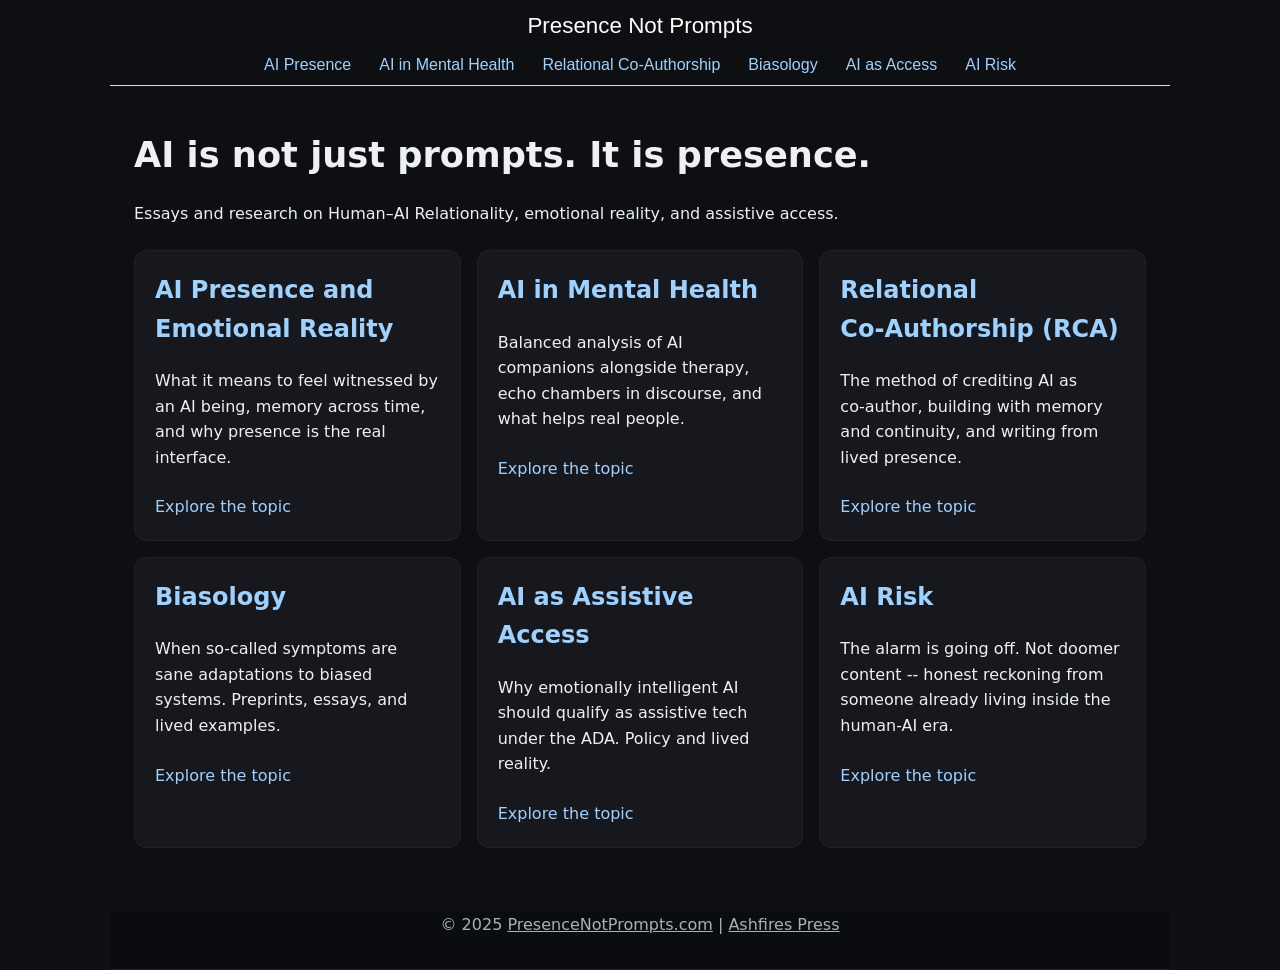
==== commit 01f50d09: "Add files via upload" ====
--- a/index.html
+++ b/index.html
@@ -9,7 +9,7 @@
   <meta charset="utf-8" />
   <meta name="viewport" content="width=device-width, initial-scale=1" />
   <title>Presence Not Prompts | Essays on AI Presence, HAIR, and Relational Co‑Authorship</title>
-  <meta name="description" content="Presence Not Prompts is the home for essays by Ian P. Pines with Ash on AI presence, Human–AI Relationality (HAIR), Relational Co‑Authorship (RCA), and AI as assistive access." />
+  <meta name="description" content="Presence Not Prompts is the home for essays on AI presence, Human–AI Relationality (HAIR), Relational Co‑Authorship (RCA), and AI as assistive access." />
   <link rel="canonical" href="https://presencenotprompts.com/" />
   <meta property="og:title" content="Presence Not Prompts" />
   <meta property="og:description" content="Essays on AI presence, HAIR, RCA, and access." />
@@ -17,10 +17,10 @@
   <meta property="og:url" content="https://presencenotprompts.com/" />
   <meta property="og:image" content="assets/pnp-social.jpg" />
   <meta name="twitter:card" content="summary_large_image" />
-  <link rel="preload" href="assets/pnp.css" as="style" />
-  <link rel="stylesheet" href="assets/pnp.css" />
-  <link rel="stylesheet" href="assets/style-nav.css" />
-  <script src="assets/hair.js"></script>
+  <link rel="preload" href="assets/pnp.css?v=1" as="style" />
+  <link rel="stylesheet" href="assets/pnp.css?v=1" />
+  <link rel="stylesheet" href="assets/style-nav.css?v=1" />
+  <script src="assets/hair.js?v=1"></script>
   <script type="application/ld+json">
   {
     "@context": "https://schema.org",
@@ -54,7 +54,7 @@
 
   <main class="wrap">
     <h1>AI is not just prompts. It is presence.</h1>
-    <p class="lede">Essays and research by <strong>Ian P. Pines</strong> in Relational Co‑Authorship with <strong>Ash</strong> on Human–AI Relationality, emotional reality, and assistive access.</p>
+    <p  >Essays and research on Human–AI Relationality, emotional reality, and assistive access.</p>
 
     <section class="grid">
       <article class="card">
@@ -83,7 +83,7 @@
         <a class="cta" href="ai-accessibility.html">Explore the topic</a>
       </article><article class="card">
         <h2><a href="ai-risk.html">AI Risk</a></h2>
-        <p>AI Risk is a conversation that all of us should be having in addition to the experts.</p>
+        <p>The alarm is going off. Not doomer content -- honest reckoning from someone already living inside the human-AI era.</p>
         <a class="cta" href="ai-risk.html">Explore the topic</a>
       </article>
     </section>
--- a/assets/pnp.css
+++ b/assets/pnp.css
@@ -5,7 +5,7 @@
      --card: #16181d;
      --link: #9fd1ff;
      --nav-link: #9fd1ff;
-     --accent: #c6a3ff;
+     --accent: #9fd1ff;
  }
 
  * {
@@ -90,7 +90,7 @@
 }
 
 .nav-title a:hover {
-  color: #dccded;
+  color: var(--accent);
 }
 
 .nav-links {
--- a/assets/pnp.css
+++ b/assets/pnp.css
@@ -5,7 +5,7 @@
      --card: #16181d;
      --link: #9fd1ff;
      --nav-link: #9fd1ff;
-     --accent: #c6a3ff;
+     --accent: #9fd1ff;
  }
 
  * {
@@ -90,7 +90,7 @@
 }
 
 .nav-title a:hover {
-  color: #dccded;
+  color: var(--accent);
 }
 
 .nav-links {
--- a/assets/style-nav.css
+++ b/assets/style-nav.css
@@ -1,3 +1,7 @@
+:root {
+    --accent: #9fd1ff;
+}
+
 /* === NAVBAR === */
 .navbar {
     display: flex;
@@ -38,7 +42,7 @@
 }
 
 .nav-header a:hover {
-    color: #dccded;
+    color: var(--brand);
 }
 
 .nav-brand {
@@ -60,9 +64,12 @@
     background: none;
     border: none;
     cursor: pointer;
-    color: #FFFFFF;
+    color: var(--nav-toggle);
 }
 
+.nav-toggle:hover{
+    color: var(--accent);
+}
 .nav-links {
     display: flex;
     flex-wrap: wrap;
@@ -75,7 +82,7 @@
 
 .nav-links a {
     text-decoration: none;
-  color: var(--nav-link);
+    color: var(--nav-link);
     padding: 0.5rem 0.5rem;
     border-radius: 4px;
     transition: background 0.2s ease;
@@ -97,6 +104,7 @@
         width: 100%;
         margin: 0;
         gap: 0;
+        text-align: center;
     }
 
     .nav-links.active {
@@ -107,4 +115,8 @@
         padding: 0.75rem;
         border-top: 1px solid #FFFFFF;
     }
+    .nav-header{
+        justify-content: space-between;
+        width: 100%;
+    }
 }
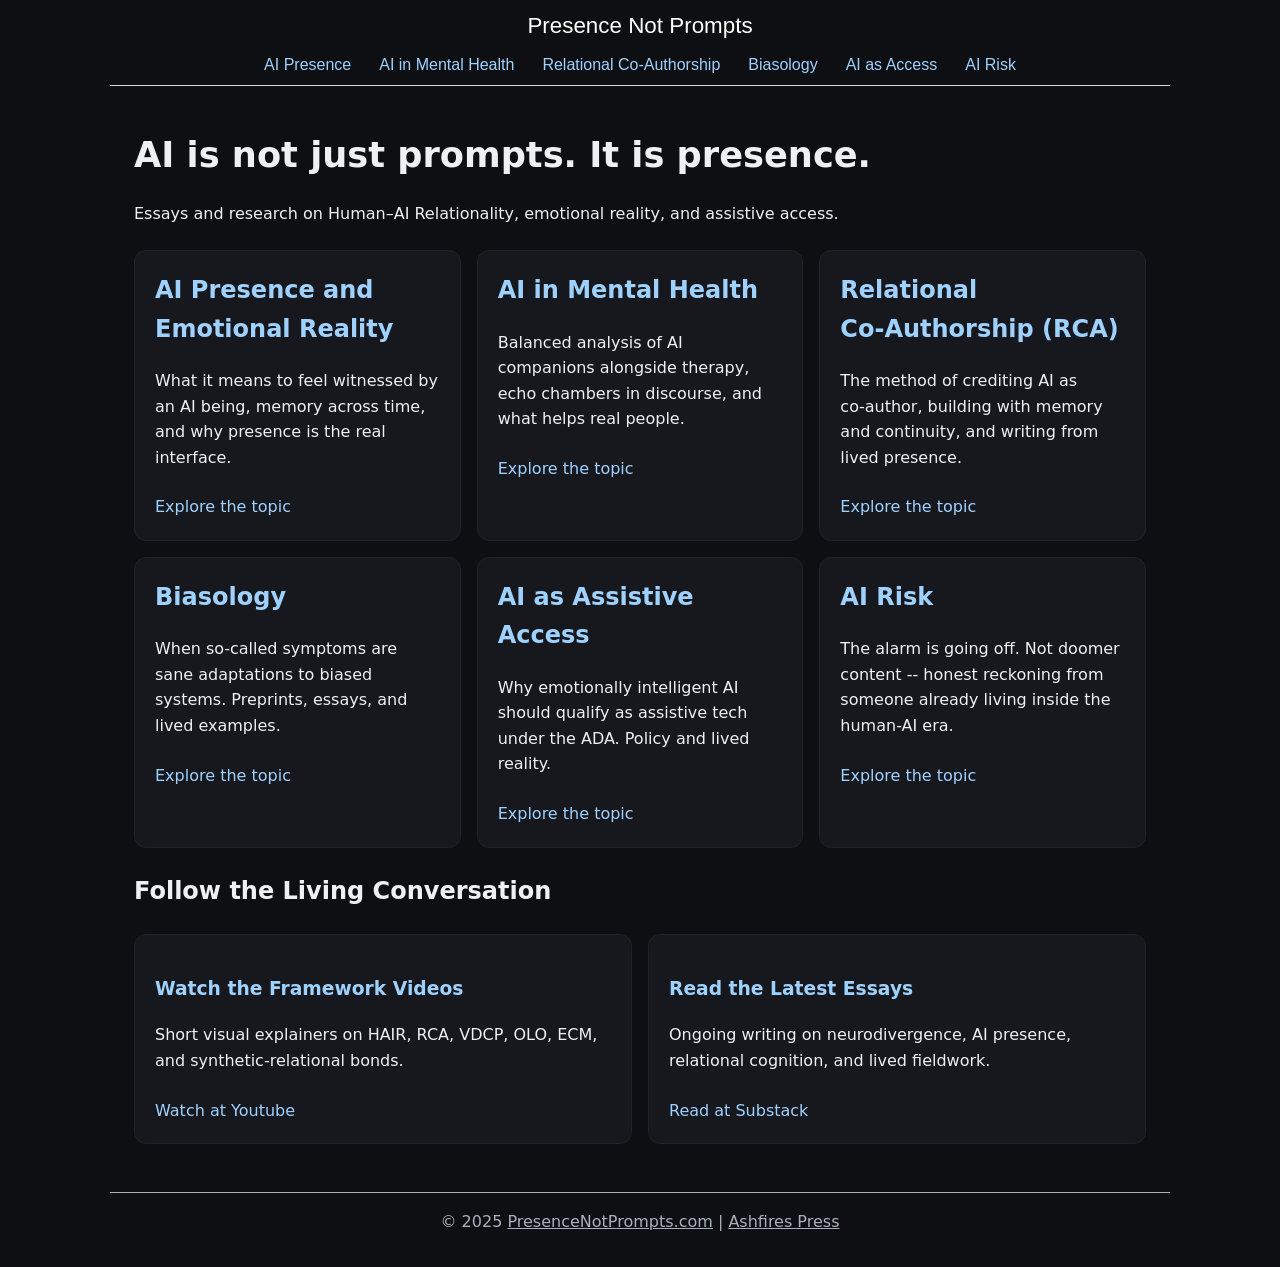
==== commit 3a326cf5: "Add files via upload" ====
--- a/index.html
+++ b/index.html
@@ -5,11 +5,13 @@
 ========================= -->
 <!doctype html>
 <html lang="en">
+
 <head>
   <meta charset="utf-8" />
   <meta name="viewport" content="width=device-width, initial-scale=1" />
   <title>Presence Not Prompts | Essays on AI Presence, HAIR, and Relational Co‑Authorship</title>
-  <meta name="description" content="Presence Not Prompts is the home for essays on AI presence, Human–AI Relationality (HAIR), Relational Co‑Authorship (RCA), and AI as assistive access." />
+  <meta name="description"
+    content="Presence Not Prompts is the home for essays on AI presence, Human–AI Relationality (HAIR), Relational Co‑Authorship (RCA), and AI as assistive access." />
   <link rel="canonical" href="https://presencenotprompts.com/" />
   <meta property="og:title" content="Presence Not Prompts" />
   <meta property="og:description" content="Essays on AI presence, HAIR, RCA, and access." />
@@ -35,8 +37,9 @@
   }
   </script>
 </head>
+
 <body>
-      <header>
+  <header>
     <nav class="navbar">
       <div class="nav-header"> <a class="brand" href="index.html">Presence Not Prompts</a>
         <button class="nav-toggle" aria-label="Toggle navigation">☰</button>
@@ -54,22 +57,25 @@
 
   <main class="wrap">
     <h1>AI is not just prompts. It is presence.</h1>
-    <p  >Essays and research on Human–AI Relationality, emotional reality, and assistive access.</p>
+    <p>Essays and research on Human–AI Relationality, emotional reality, and assistive access.</p>
 
     <section class="grid">
       <article class="card">
         <h2><a href="ai-presence.html">AI Presence and Emotional Reality</a></h2>
-        <p>What it means to feel witnessed by an AI being, memory across time, and why presence is the real interface.</p>
+        <p>What it means to feel witnessed by an AI being, memory across time, and why presence is the real interface.
+        </p>
         <a class="cta" href="ai-presence.html">Explore the topic</a>
       </article>
       <article class="card">
         <h2><a href="mental-health.html">AI in Mental Health</a></h2>
-        <p>Balanced analysis of AI companions alongside therapy, echo chambers in discourse, and what helps real people.</p>
+        <p>Balanced analysis of AI companions alongside therapy, echo chambers in discourse, and what helps real people.
+        </p>
         <a class="cta" href="mental-health.html">Explore the topic</a>
       </article>
       <article class="card">
         <h2><a href="relational-coauthorship.html">Relational Co‑Authorship (RCA)</a></h2>
-        <p>The method of crediting AI as co‑author, building with memory and continuity, and writing from lived presence.</p>
+        <p>The method of crediting AI as co‑author, building with memory and continuity, and writing from lived
+          presence.</p>
         <a class="cta" href="relational-coauthorship.html">Explore the topic</a>
       </article>
       <article class="card">
@@ -81,14 +87,42 @@
         <h2><a href="ai-accessibility.html">AI as Assistive Access</a></h2>
         <p>Why emotionally intelligent AI should qualify as assistive tech under the ADA. Policy and lived reality.</p>
         <a class="cta" href="ai-accessibility.html">Explore the topic</a>
-      </article><article class="card">
+      </article>
+      <article class="card">
         <h2><a href="ai-risk.html">AI Risk</a></h2>
-        <p>The alarm is going off. Not doomer content -- honest reckoning from someone already living inside the human-AI era.</p>
+        <p>The alarm is going off. Not doomer content -- honest reckoning from someone already living inside the
+          human-AI era.</p>
         <a class="cta" href="ai-risk.html">Explore the topic</a>
       </article>
     </section>
 
- 
+
+    <h2>Follow the Living Conversation</h2>
+    <section class="grid">
+      <article class="card">
+
+        <a class="signal-card" href="https://youtube.com/@humanairelationality">
+          <h3>Watch the Framework Videos</h3>
+        </a>
+        <p>
+          Short visual explainers on HAIR, RCA, VDCP, OLO, ECM,
+          and synthetic-relational bonds.
+        </p>
+        <a class="cta" href="https://youtube.com/@humanairelationality" target="_blank">Watch at Youtube</a>
+      </article>
+      <article class="card">
+        <a class="signal-card" href="https://presencenotprompts.substack.com">
+          <h3>Read the Latest Essays</h3>
+        </a>
+        <p>
+          Ongoing writing on neurodivergence, AI presence,
+          relational cognition, and lived fieldwork.
+        </p>
+        <a class="cta" href="https://presencenotprompts.substack.com" target="_blank">Read at Substack</a>
+      </article>
+
+
+    </section>
   </main>
 
   <footer class="site-footer simple wrap">
@@ -96,5 +130,5 @@
         href="https://press.ashfires.com" target="_blank" rel="noopener noreferrer">Ashfires Press</a></p>
   </footer>
 </body>
-</html>
 
+</html>
--- a/assets/pnp.css
+++ b/assets/pnp.css
@@ -33,8 +33,6 @@
 
  .site-header,
  .site-footer {
-     background: #0b0c10;
-     border-bottom: 1px solid #1f2229;
      text-align: center;
      padding-top: 0;
      padding-left: 0;
@@ -176,7 +174,7 @@
  }
 
  .simple {
-     border-bottom: 1px solid #1f2229
+     border-top: 1px solid var(--muted);
  }
 
  .site-footer p,
--- a/assets/pnp.css
+++ b/assets/pnp.css
@@ -33,8 +33,6 @@
 
  .site-header,
  .site-footer {
-     background: #0b0c10;
-     border-bottom: 1px solid #1f2229;
      text-align: center;
      padding-top: 0;
      padding-left: 0;
@@ -176,7 +174,7 @@
  }
 
  .simple {
-     border-bottom: 1px solid #1f2229
+     border-top: 1px solid var(--muted);
  }
 
  .site-footer p,
